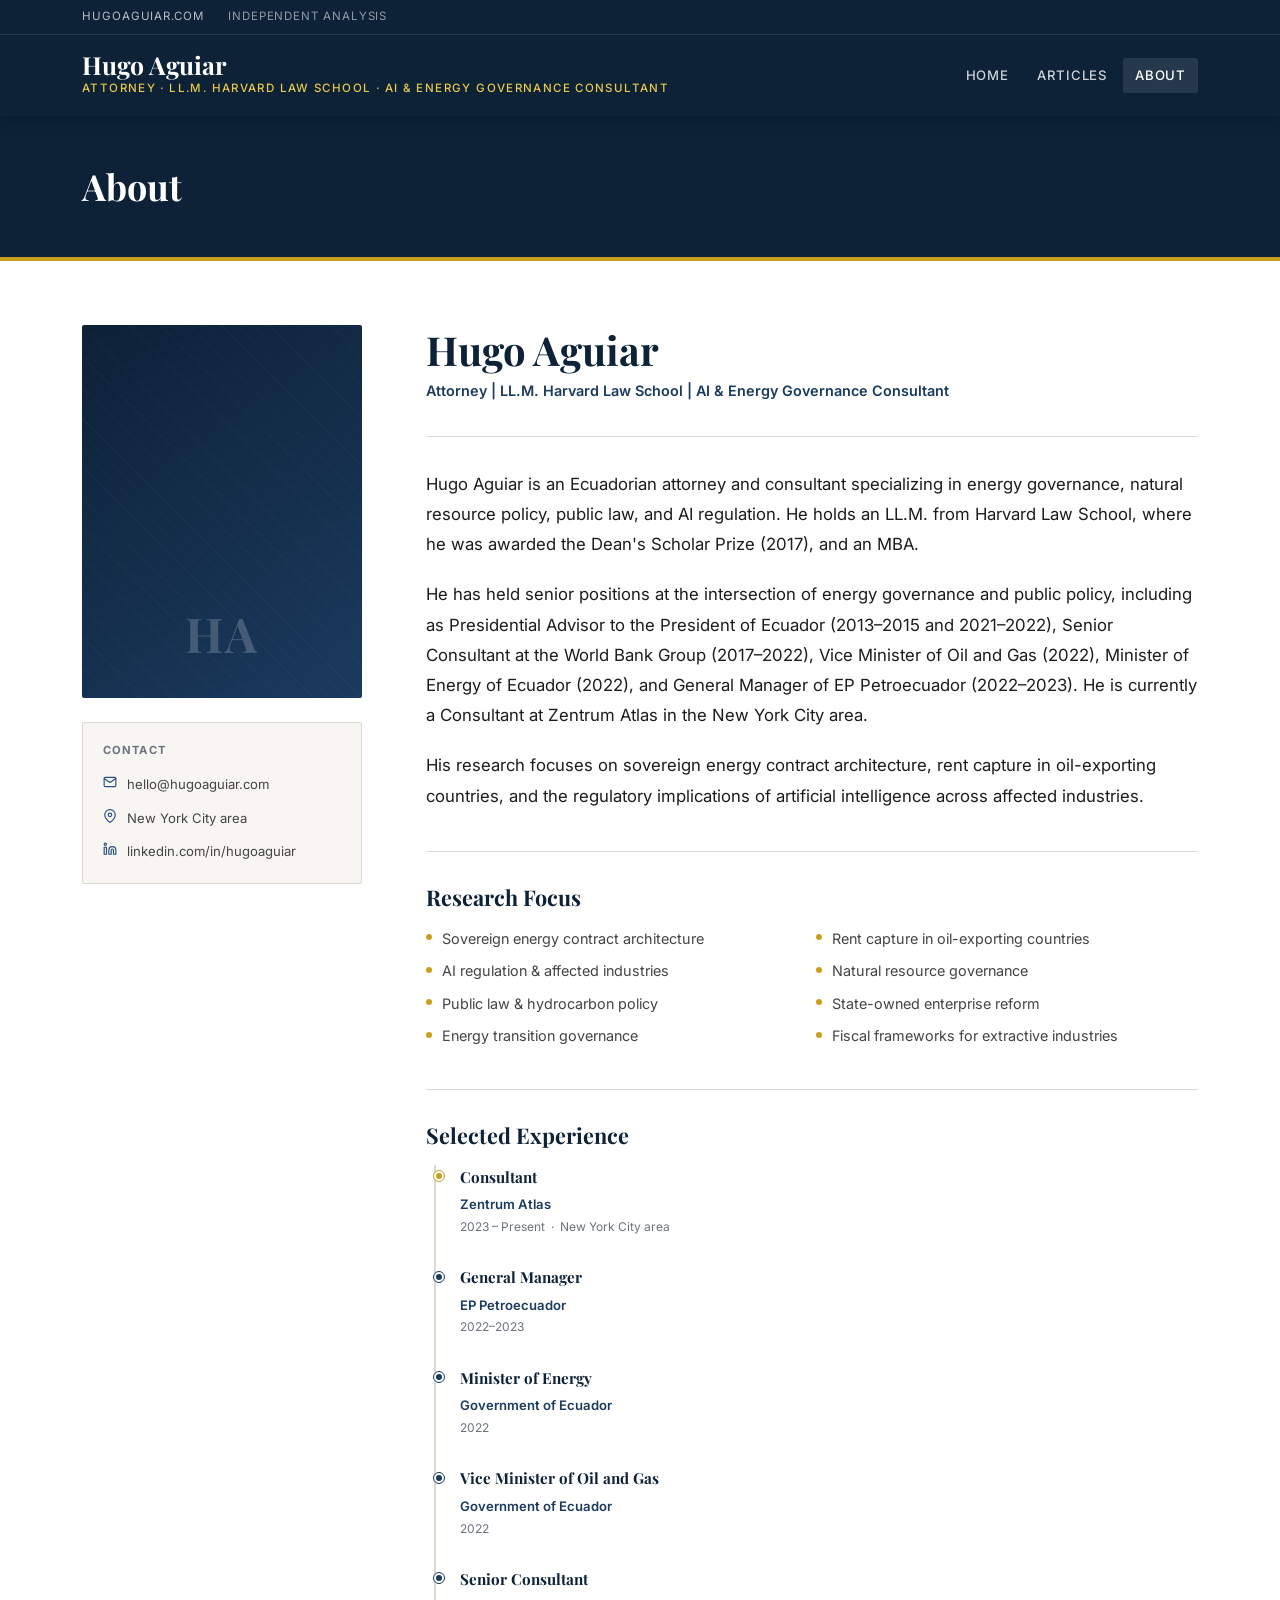
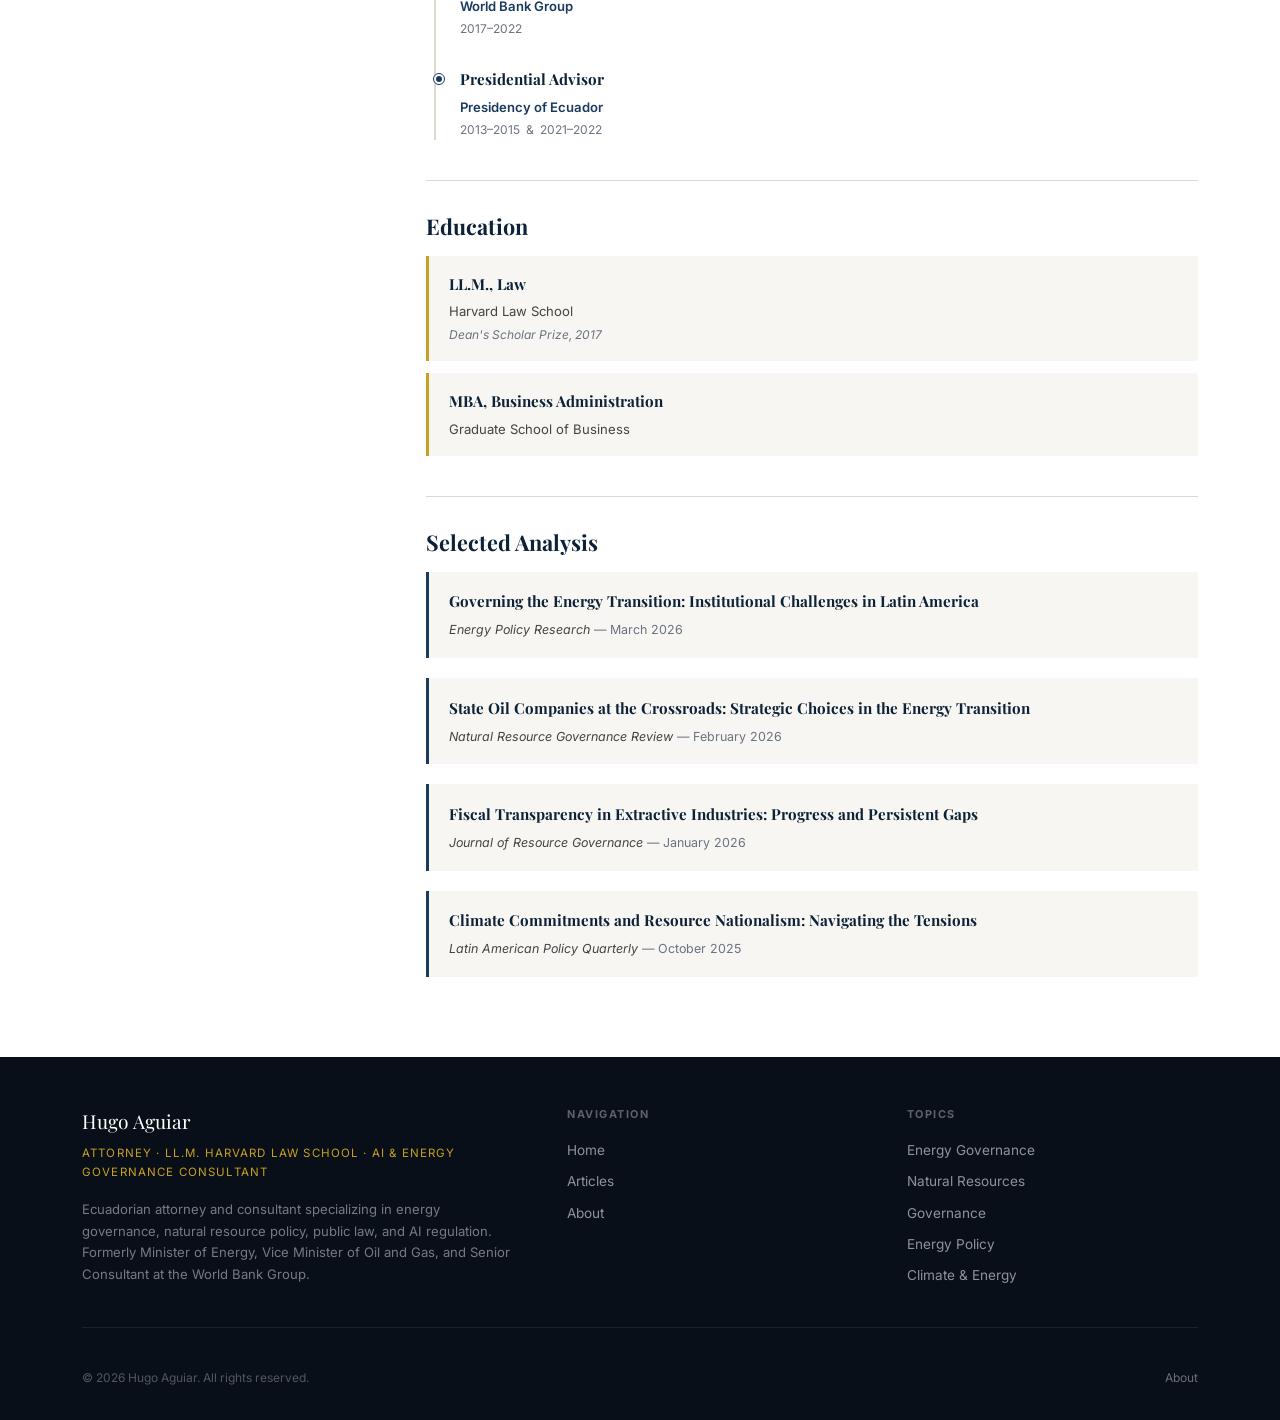
==== about.html @ 031a2bda "Initial publish: Hugo Aguiar policy & energy governance blog Static site with homepage, articles lis" ====
<!DOCTYPE html>
<html lang="en">
<head>
  <meta charset="UTF-8">
  <meta name="viewport" content="width=device-width, initial-scale=1.0">
  <meta name="description" content="Hugo Aguiar — Ecuadorian attorney and consultant. LL.M. Harvard Law School. Formerly Minister of Energy of Ecuador, Vice Minister of Oil and Gas, General Manager of EP Petroecuador, and Senior Consultant at the World Bank Group.">
  <meta name="author" content="Hugo Aguiar">

  <title>About — Hugo Aguiar</title>

  <!-- Fonts -->
  <link rel="preconnect" href="https://fonts.googleapis.com">
  <link rel="preconnect" href="https://fonts.gstatic.com" crossorigin>
  <link href="https://fonts.googleapis.com/css2?family=Playfair+Display:ital,wght@0,400;0,700;1,400&family=Inter:wght@400;500;600;700&display=swap" rel="stylesheet">

  <link rel="stylesheet" href="css/style.css">

  <style>
    /* Experience timeline */
    .experience-list {
      display: flex;
      flex-direction: column;
      gap: 0;
      border-left: 2px solid var(--border);
      margin-left: 0.5rem;
      padding-left: 1.5rem;
    }

    .exp-item {
      position: relative;
      padding-bottom: 1.75rem;
    }

    .exp-item:last-child { padding-bottom: 0; }

    .exp-item::before {
      content: '';
      position: absolute;
      left: -1.65rem;
      top: 0.4rem;
      width: 10px;
      height: 10px;
      border-radius: 50%;
      background: var(--navy-mid);
      border: 2px solid var(--bg);
      outline: 1px solid var(--navy-mid);
    }

    .exp-item.current::before {
      background: var(--gold);
      outline-color: var(--gold);
    }

    .exp-role {
      font-family: var(--font-serif);
      font-size: 0.95rem;
      font-weight: 700;
      color: var(--navy);
      margin-bottom: 0.15rem;
    }

    .exp-org {
      font-size: 0.82rem;
      font-weight: 600;
      color: var(--navy-mid);
    }

    .exp-dates {
      font-size: 0.75rem;
      color: var(--text-light);
      margin-top: 0.1rem;
    }

    /* Education */
    .edu-item {
      padding: 1rem 1.25rem;
      background: var(--bg-warm);
      border-left: 3px solid var(--gold);
      border-radius: 0 var(--r) var(--r) 0;
      margin-bottom: 0.75rem;
    }

    .edu-item:last-child { margin-bottom: 0; }

    .edu-degree {
      font-family: var(--font-serif);
      font-size: 0.95rem;
      font-weight: 700;
      color: var(--navy);
      margin-bottom: 0.15rem;
    }

    .edu-school {
      font-size: 0.82rem;
      color: var(--text-mid);
    }

    .edu-note {
      font-size: 0.75rem;
      color: var(--text-light);
      font-style: italic;
      margin-top: 0.15rem;
    }
  </style>
</head>
<body>

  <a href="#main-content" class="skip-link">Skip to main content</a>

  <!-- ======================================================
       HEADER
       ====================================================== -->
  <header class="site-header" role="banner">

    <div class="header-topbar">
      <div class="container">
        <div class="topbar-left">
          <span class="topbar-domain">hugoaguiar.com</span>
          <span>Independent Analysis</span>
        </div>
      </div>
    </div>

    <div class="header-main">
      <div class="container">
        <div class="site-branding">
          <a href="index.html" class="site-name">Hugo Aguiar</a>
          <span class="site-tagline">Attorney · LL.M. Harvard Law School · AI &amp; Energy Governance Consultant</span>
        </div>

        <button class="menu-toggle" aria-label="Open menu" aria-expanded="false">
          <span></span><span></span><span></span>
        </button>

        <nav class="main-nav" role="navigation" aria-label="Main navigation">
          <a href="index.html">Home</a>
          <a href="articles.html">Articles</a>
          <a href="about.html" class="active" aria-current="page">About</a>
        </nav>
      </div>
    </div>

  </header>

  <!-- ======================================================
       MAIN CONTENT
       ====================================================== -->
  <main id="main-content">

    <!-- Page Header -->
    <div class="page-header">
      <div class="container">
        <h1>About</h1>
      </div>
    </div>

    <!-- About Content -->
    <section class="about-section" aria-label="About Hugo Aguiar">
      <div class="container">
        <div class="about-grid">

          <!-- Sidebar -->
          <aside class="about-sidebar">

            <div class="about-photo-placeholder" aria-label="Photo of Hugo Aguiar">
              <span class="about-photo-initials" aria-hidden="true">HA</span>
            </div>

            <div class="about-contact-card">
              <h4>Contact</h4>

              <div class="contact-item">
                <svg class="contact-icon" width="14" height="14" viewBox="0 0 24 24" fill="none" stroke="currentColor" stroke-width="2" stroke-linecap="round" stroke-linejoin="round" aria-hidden="true">
                  <path d="M4 4h16c1.1 0 2 .9 2 2v12c0 1.1-.9 2-2 2H4c-1.1 0-2-.9-2-2V6c0-1.1.9-2 2-2z"></path>
                  <polyline points="22,6 12,13 2,6"></polyline>
                </svg>
                <span>hello@hugoaguiar.com</span>
              </div>

              <div class="contact-item">
                <svg class="contact-icon" width="14" height="14" viewBox="0 0 24 24" fill="none" stroke="currentColor" stroke-width="2" stroke-linecap="round" stroke-linejoin="round" aria-hidden="true">
                  <path d="M21 10c0 7-9 13-9 13s-9-6-9-13a9 9 0 0 1 18 0z"></path>
                  <circle cx="12" cy="10" r="3"></circle>
                </svg>
                <span>New York City area</span>
              </div>

              <div class="contact-item">
                <svg class="contact-icon" width="14" height="14" viewBox="0 0 24 24" fill="none" stroke="currentColor" stroke-width="2" stroke-linecap="round" stroke-linejoin="round" aria-hidden="true">
                  <path d="M16 8a6 6 0 0 1 6 6v7h-4v-7a2 2 0 0 0-2-2 2 2 0 0 0-2 2v7h-4v-7a6 6 0 0 1 6-6z"></path>
                  <rect x="2" y="9" width="4" height="12"></rect>
                  <circle cx="4" cy="4" r="2"></circle>
                </svg>
                <span>linkedin.com/in/hugoaguiar</span>
              </div>

            </div>
          </aside>

          <!-- Main Content -->
          <div class="about-main" itemscope itemtype="https://schema.org/Person">

            <h1 class="about-name" itemprop="name">Hugo Aguiar</h1>

            <p class="about-title-line">
              <strong>Attorney | LL.M. Harvard Law School | AI &amp; Energy Governance Consultant</strong>
            </p>

            <div class="about-bio">
              <p>
                Hugo Aguiar is an Ecuadorian attorney and consultant specializing in energy governance, natural resource policy, public law, and AI regulation. He holds an LL.M. from Harvard Law School, where he was awarded the Dean's Scholar Prize (2017), and an MBA.
              </p>
              <p>
                He has held senior positions at the intersection of energy governance and public policy, including as Presidential Advisor to the President of Ecuador (2013–2015 and 2021–2022), Senior Consultant at the World Bank Group (2017–2022), Vice Minister of Oil and Gas (2022), Minister of Energy of Ecuador (2022), and General Manager of EP Petroecuador (2022–2023). He is currently a Consultant at Zentrum Atlas in the New York City area.
              </p>
              <p>
                His research focuses on sovereign energy contract architecture, rent capture in oil-exporting countries, and the regulatory implications of artificial intelligence across affected industries.
              </p>
            </div>

            <!-- Research Focus -->
            <h2 class="about-section-title">Research Focus</h2>

            <div class="research-interests">
              <div class="interest-item">
                <span class="interest-dot" aria-hidden="true"></span>
                <span>Sovereign energy contract architecture</span>
              </div>
              <div class="interest-item">
                <span class="interest-dot" aria-hidden="true"></span>
                <span>Rent capture in oil-exporting countries</span>
              </div>
              <div class="interest-item">
                <span class="interest-dot" aria-hidden="true"></span>
                <span>AI regulation &amp; affected industries</span>
              </div>
              <div class="interest-item">
                <span class="interest-dot" aria-hidden="true"></span>
                <span>Natural resource governance</span>
              </div>
              <div class="interest-item">
                <span class="interest-dot" aria-hidden="true"></span>
                <span>Public law &amp; hydrocarbon policy</span>
              </div>
              <div class="interest-item">
                <span class="interest-dot" aria-hidden="true"></span>
                <span>State-owned enterprise reform</span>
              </div>
              <div class="interest-item">
                <span class="interest-dot" aria-hidden="true"></span>
                <span>Energy transition governance</span>
              </div>
              <div class="interest-item">
                <span class="interest-dot" aria-hidden="true"></span>
                <span>Fiscal frameworks for extractive industries</span>
              </div>
            </div>

            <!-- Experience -->
            <h2 class="about-section-title">Selected Experience</h2>

            <div class="experience-list">

              <div class="exp-item current">
                <div class="exp-role">Consultant</div>
                <div class="exp-org">Zentrum Atlas</div>
                <div class="exp-dates">2023 – Present &nbsp;·&nbsp; New York City area</div>
              </div>

              <div class="exp-item">
                <div class="exp-role">General Manager</div>
                <div class="exp-org">EP Petroecuador</div>
                <div class="exp-dates">2022–2023</div>
              </div>

              <div class="exp-item">
                <div class="exp-role">Minister of Energy</div>
                <div class="exp-org">Government of Ecuador</div>
                <div class="exp-dates">2022</div>
              </div>

              <div class="exp-item">
                <div class="exp-role">Vice Minister of Oil and Gas</div>
                <div class="exp-org">Government of Ecuador</div>
                <div class="exp-dates">2022</div>
              </div>

              <div class="exp-item">
                <div class="exp-role">Senior Consultant</div>
                <div class="exp-org">World Bank Group</div>
                <div class="exp-dates">2017–2022</div>
              </div>

              <div class="exp-item">
                <div class="exp-role">Presidential Advisor</div>
                <div class="exp-org">Presidency of Ecuador</div>
                <div class="exp-dates">2013–2015 &nbsp;&amp;&nbsp; 2021–2022</div>
              </div>

            </div>

            <!-- Education -->
            <h2 class="about-section-title">Education</h2>

            <div>
              <div class="edu-item">
                <div class="edu-degree">LL.M., Law</div>
                <div class="edu-school">Harvard Law School</div>
                <div class="edu-note">Dean's Scholar Prize, 2017</div>
              </div>
              <div class="edu-item">
                <div class="edu-degree">MBA, Business Administration</div>
                <div class="edu-school">Graduate School of Business</div>
              </div>
            </div>

            <!-- Selected Analysis -->
            <h2 class="about-section-title">Selected Analysis</h2>

            <div class="publications-list">

              <div class="pub-item">
                <div class="pub-title">Governing the Energy Transition: Institutional Challenges in Latin America</div>
                <div class="pub-meta"><em>Energy Policy Research</em> &mdash; March 2026</div>
              </div>

              <div class="pub-item">
                <div class="pub-title">State Oil Companies at the Crossroads: Strategic Choices in the Energy Transition</div>
                <div class="pub-meta"><em>Natural Resource Governance Review</em> &mdash; February 2026</div>
              </div>

              <div class="pub-item">
                <div class="pub-title">Fiscal Transparency in Extractive Industries: Progress and Persistent Gaps</div>
                <div class="pub-meta"><em>Journal of Resource Governance</em> &mdash; January 2026</div>
              </div>

              <div class="pub-item">
                <div class="pub-title">Climate Commitments and Resource Nationalism: Navigating the Tensions</div>
                <div class="pub-meta"><em>Latin American Policy Quarterly</em> &mdash; October 2025</div>
              </div>

            </div>

          </div><!-- /about-main -->
        </div><!-- /about-grid -->
      </div><!-- /container -->
    </section>

  </main>

  <!-- ======================================================
       FOOTER
       ====================================================== -->
  <footer class="site-footer" role="contentinfo">
    <div class="container">
      <div class="footer-grid">

        <div>
          <div class="footer-brand-name">Hugo Aguiar</div>
          <div class="footer-brand-tagline">Attorney · LL.M. Harvard Law School · AI &amp; Energy Governance Consultant</div>
          <p class="footer-brand-desc">
            Ecuadorian attorney and consultant specializing in energy governance, natural resource policy, public law, and AI regulation. Formerly Minister of Energy, Vice Minister of Oil and Gas, and Senior Consultant at the World Bank Group.
          </p>
        </div>

        <div>
          <div class="footer-col-title">Navigation</div>
          <nav class="footer-links" aria-label="Footer navigation">
            <a href="index.html">Home</a>
            <a href="articles.html">Articles</a>
            <a href="about.html">About</a>
          </nav>
        </div>

        <div>
          <div class="footer-col-title">Topics</div>
          <nav class="footer-links" aria-label="Topic links">
            <a href="articles.html">Energy Governance</a>
            <a href="articles.html">Natural Resources</a>
            <a href="articles.html">Governance</a>
            <a href="articles.html">Energy Policy</a>
            <a href="articles.html">Climate &amp; Energy</a>
          </nav>
        </div>

      </div>

      <div class="footer-bottom">
        <span>© 2026 Hugo Aguiar. All rights reserved.</span>
        <span><a href="about.html">About</a></span>
      </div>
    </div>
  </footer>

  <script src="js/main.js"></script>
</body>
</html>
---- css/style.css ----
/* ============================================================
   HUGO AGUIAR — Policy & Energy Governance
   Stylesheet — Think Tank Publication Style
   ============================================================ */

/* ---- Google Fonts are loaded in HTML ---- */

/* ---- Custom Properties ---- */
:root {
  --navy:         #0d2137;
  --navy-mid:     #1a3a5e;
  --navy-light:   #2a5080;
  --gold:         #c8a020;
  --gold-light:   #e8c84a;
  --text:         #1c1c1c;
  --text-mid:     #444;
  --text-light:   #6b7280;
  --bg:           #ffffff;
  --bg-warm:      #f7f6f2;
  --bg-pale:      #f0ede6;
  --border:       #ddd9d0;
  --border-light: #eceae4;

  --font-serif: 'Playfair Display', Georgia, 'Times New Roman', serif;
  --font-sans:  'Inter', -apple-system, BlinkMacSystemFont, 'Segoe UI', Helvetica, Arial, sans-serif;

  --max-w:   1180px;
  --r:       2px;
  --trans:   0.2s ease;
}

/* ---- Reset ---- */
*, *::before, *::after { box-sizing: border-box; margin: 0; padding: 0; }
html { font-size: 16px; scroll-behavior: smooth; -webkit-text-size-adjust: 100%; }
img, video { max-width: 100%; display: block; }
a { color: inherit; text-decoration: none; }
button { cursor: pointer; border: none; background: none; font: inherit; }
ul, ol { list-style: none; }

/* ---- Base Typography ---- */
body {
  font-family: var(--font-sans);
  font-size: 1rem;
  line-height: 1.7;
  color: var(--text);
  background: var(--bg);
}

h1, h2, h3, h4, h5 {
  font-family: var(--font-serif);
  line-height: 1.25;
  color: var(--navy);
  font-weight: 700;
}

p { margin-bottom: 1em; }
p:last-child { margin-bottom: 0; }

/* ---- Layout ---- */
.container {
  max-width: var(--max-w);
  margin-inline: auto;
  padding-inline: 2rem;
}

/* ---- Skip Link ---- */
.skip-link {
  position: absolute;
  top: -999px;
  left: 0;
  padding: 0.5rem 1rem;
  background: var(--gold);
  color: var(--navy);
  font-weight: 700;
  z-index: 9999;
}
.skip-link:focus { top: 0; }


/* ============================================================
   HEADER
   ============================================================ */

.site-header {
  background: var(--navy);
  color: #fff;
  position: sticky;
  top: 0;
  z-index: 100;
  box-shadow: 0 2px 12px rgba(0,0,0,0.25);
}

/* -- top bar -- */
.header-topbar {
  border-bottom: 1px solid rgba(255,255,255,0.1);
  padding: 0.45rem 0;
  font-size: 0.72rem;
  letter-spacing: 0.08em;
  text-transform: uppercase;
  color: rgba(255,255,255,0.55);
}

.header-topbar .container {
  display: flex;
  align-items: center;
  justify-content: space-between;
  gap: 1rem;
}

.topbar-left { display: flex; align-items: center; gap: 1.5rem; }

.topbar-domain { color: rgba(255,255,255,0.7); }

/* -- main header row -- */
.header-main {
  padding: 1.1rem 0;
}

.header-main .container {
  display: flex;
  align-items: center;
  justify-content: space-between;
  gap: 2rem;
}

.site-branding {
  display: flex;
  flex-direction: column;
  gap: 0.1rem;
}

.site-name {
  font-family: var(--font-serif);
  font-size: 1.55rem;
  font-weight: 700;
  color: #fff;
  letter-spacing: -0.01em;
  line-height: 1;
}

.site-tagline {
  font-size: 0.72rem;
  letter-spacing: 0.12em;
  text-transform: uppercase;
  color: var(--gold-light);
  font-weight: 500;
}

/* -- nav -- */
.main-nav { display: flex; align-items: center; gap: 0.25rem; }

.main-nav a {
  font-size: 0.82rem;
  font-weight: 500;
  letter-spacing: 0.06em;
  text-transform: uppercase;
  color: rgba(255,255,255,0.8);
  padding: 0.4rem 0.75rem;
  border-radius: var(--r);
  transition: color var(--trans), background var(--trans);
}

.main-nav a:hover,
.main-nav a.active {
  color: #fff;
  background: rgba(255,255,255,0.1);
}

/* -- language toggle -- */
.lang-toggle {
  display: flex;
  align-items: center;
  gap: 0.1rem;
  border: 1px solid rgba(255,255,255,0.25);
  border-radius: 20px;
  padding: 0.15rem 0.2rem;
}

.lang-btn {
  font-size: 0.72rem;
  font-weight: 600;
  letter-spacing: 0.06em;
  text-transform: uppercase;
  color: rgba(255,255,255,0.55);
  padding: 0.2rem 0.55rem;
  border-radius: 16px;
  transition: all var(--trans);
}

.lang-btn.active {
  background: var(--gold);
  color: var(--navy);
}

.lang-btn:hover:not(.active) {
  color: #fff;
}

/* -- mobile menu toggle -- */
.menu-toggle {
  display: none;
  flex-direction: column;
  gap: 4px;
  padding: 0.4rem;
}

.menu-toggle span {
  display: block;
  width: 22px;
  height: 2px;
  background: rgba(255,255,255,0.8);
  border-radius: 2px;
  transition: all var(--trans);
}

/* ============================================================
   CATEGORY BADGES
   ============================================================ */

.cat-badge {
  display: inline-block;
  font-size: 0.68rem;
  font-weight: 700;
  letter-spacing: 0.1em;
  text-transform: uppercase;
  padding: 0.22rem 0.65rem;
  border-radius: 2px;
  line-height: 1;
}

.cat-energy    { background: #dbeafe; color: #1d3a6b; }
.cat-resources { background: #dcfce7; color: #14532d; }
.cat-governance{ background: #f3e8ff; color: #4c1d95; }
.cat-policy    { background: #fff7ed; color: #7c2d12; border: 1px solid #fed7aa; }
.cat-climate   { background: #ecfdf5; color: #064e3b; }


/* ============================================================
   SECTION CHROME
   ============================================================ */

.section-eyebrow {
  display: flex;
  align-items: center;
  gap: 0.75rem;
  margin-bottom: 2rem;
}

.section-eyebrow::after {
  content: '';
  flex: 1;
  height: 1px;
  background: var(--border);
}

.section-label {
  font-size: 0.72rem;
  font-weight: 700;
  letter-spacing: 0.14em;
  text-transform: uppercase;
  color: var(--text-light);
}


/* ============================================================
   FEATURED ARTICLE — homepage hero
   ============================================================ */

.featured-section {
  background: var(--navy);
  color: #fff;
  padding: 3.5rem 0;
}

.featured-article {
  display: grid;
  grid-template-columns: 1fr 1fr;
  gap: 0;
  border-radius: 4px;
  overflow: hidden;
  min-height: 400px;
}

.featured-image {
  background: linear-gradient(135deg, #1a3a5e 0%, #0a1828 60%, #0d2137 100%);
  position: relative;
  min-height: 320px;
  display: flex;
  align-items: flex-end;
  padding: 2rem;
}

.featured-image-pattern {
  position: absolute;
  inset: 0;
  opacity: 0.06;
  background-image:
    repeating-linear-gradient(0deg, transparent, transparent 39px, rgba(255,255,255,1) 39px, rgba(255,255,255,1) 40px),
    repeating-linear-gradient(90deg, transparent, transparent 39px, rgba(255,255,255,1) 39px, rgba(255,255,255,1) 40px);
}

.featured-image-label {
  position: relative;
  z-index: 1;
  font-size: 0.65rem;
  font-weight: 700;
  letter-spacing: 0.18em;
  text-transform: uppercase;
  color: var(--gold-light);
  border-left: 3px solid var(--gold);
  padding-left: 0.75rem;
}

.featured-content {
  background: rgba(255,255,255,0.04);
  border-left: 1px solid rgba(255,255,255,0.08);
  padding: 2.5rem 3rem;
  display: flex;
  flex-direction: column;
  justify-content: center;
  gap: 1rem;
}

.featured-content .cat-badge {
  align-self: flex-start;
}

.featured-title {
  font-family: var(--font-serif);
  font-size: 1.85rem;
  color: #fff;
  line-height: 1.2;
  font-weight: 700;
}

.featured-title a {
  color: #fff;
  transition: color var(--trans);
}

.featured-title a:hover { color: var(--gold-light); }

.featured-excerpt {
  font-size: 0.95rem;
  color: rgba(255,255,255,0.7);
  line-height: 1.7;
  margin: 0;
}

.article-meta {
  display: flex;
  align-items: center;
  gap: 1rem;
  flex-wrap: wrap;
}

.meta-author {
  font-weight: 600;
  font-size: 0.82rem;
  color: rgba(255,255,255,0.9);
}

.meta-date,
.meta-read {
  font-size: 0.78rem;
  color: rgba(255,255,255,0.5);
}

.meta-sep {
  color: rgba(255,255,255,0.25);
  font-size: 0.7rem;
}

.btn-read {
  align-self: flex-start;
  margin-top: 0.5rem;
  display: inline-flex;
  align-items: center;
  gap: 0.5rem;
  font-size: 0.8rem;
  font-weight: 700;
  letter-spacing: 0.06em;
  text-transform: uppercase;
  color: var(--gold-light);
  border-bottom: 1px solid rgba(200,160,32,0.4);
  padding-bottom: 0.1rem;
  transition: all var(--trans);
}

.btn-read:hover {
  color: #fff;
  border-color: rgba(255,255,255,0.5);
  gap: 0.75rem;
}

/* ============================================================
   RECENT ARTICLES GRID — homepage
   ============================================================ */

.recent-section {
  padding: 4rem 0;
  background: var(--bg);
}

.articles-grid {
  display: grid;
  grid-template-columns: repeat(3, 1fr);
  gap: 2rem;
}

/* ---- Article Card ---- */
.article-card {
  display: flex;
  flex-direction: column;
  border-top: 3px solid var(--border);
  padding-top: 1.25rem;
  transition: border-color var(--trans);
}

.article-card:hover { border-top-color: var(--navy-mid); }

.card-category { margin-bottom: 0.75rem; }

.card-title {
  font-family: var(--font-serif);
  font-size: 1.15rem;
  font-weight: 700;
  line-height: 1.3;
  color: var(--navy);
  margin-bottom: 0.6rem;
  flex: 1;
}

.card-title a { color: inherit; transition: color var(--trans); }
.card-title a:hover { color: var(--navy-mid); }

.card-excerpt {
  font-size: 0.875rem;
  color: var(--text-mid);
  line-height: 1.65;
  margin-bottom: 1.25rem;
  flex: 1;
}

.card-meta {
  display: flex;
  align-items: center;
  gap: 0.75rem;
  font-size: 0.75rem;
  color: var(--text-light);
  margin-top: auto;
  padding-top: 1rem;
  border-top: 1px solid var(--border-light);
}

.card-meta-sep { color: var(--border); }

.card-read-more {
  display: inline-flex;
  align-items: center;
  gap: 0.3rem;
  font-size: 0.75rem;
  font-weight: 700;
  letter-spacing: 0.05em;
  text-transform: uppercase;
  color: var(--navy-mid);
  margin-top: 0.75rem;
  transition: gap var(--trans), color var(--trans);
}

.card-read-more:hover { color: var(--navy); gap: 0.5rem; }

/* ============================================================
   ARTICLES PAGE
   ============================================================ */

.page-header {
  background: var(--navy);
  color: #fff;
  padding: 3rem 0 2.5rem;
  border-bottom: 4px solid var(--gold);
}

.page-header h1 {
  font-family: var(--font-serif);
  font-size: 2.25rem;
  color: #fff;
  margin-bottom: 0.5rem;
}

.page-header-sub {
  font-size: 0.9rem;
  color: rgba(255,255,255,0.6);
}

/* -- Filters -- */
.filters-section {
  background: var(--bg-warm);
  border-bottom: 1px solid var(--border);
  padding: 1rem 0;
  position: sticky;
  top: 64px; /* header height approx */
  z-index: 50;
}

.filters-row {
  display: flex;
  align-items: center;
  gap: 0.5rem;
  flex-wrap: wrap;
}

.filter-label {
  font-size: 0.72rem;
  font-weight: 700;
  letter-spacing: 0.1em;
  text-transform: uppercase;
  color: var(--text-light);
  margin-right: 0.25rem;
}

.filter-btn {
  font-size: 0.75rem;
  font-weight: 600;
  padding: 0.3rem 0.85rem;
  border: 1px solid var(--border);
  border-radius: 20px;
  color: var(--text-mid);
  background: var(--bg);
  transition: all var(--trans);
}

.filter-btn:hover,
.filter-btn.active {
  background: var(--navy);
  border-color: var(--navy);
  color: #fff;
}

/* -- Full articles list -- */
.articles-list-section {
  padding: 3rem 0 5rem;
}

.articles-list {
  display: flex;
  flex-direction: column;
  gap: 0;
}

.article-list-item {
  display: grid;
  grid-template-columns: auto 1fr auto;
  gap: 1.5rem 2rem;
  padding: 2rem 0;
  border-bottom: 1px solid var(--border-light);
  align-items: start;
  transition: background var(--trans);
}

.article-list-item:first-child { border-top: 1px solid var(--border-light); }

.article-list-item:hover { background: var(--bg-warm); margin-inline: -1rem; padding-inline: 1rem; }

.list-item-num {
  font-size: 0.7rem;
  font-weight: 700;
  color: var(--border);
  padding-top: 0.2rem;
  min-width: 1.5rem;
  font-variant-numeric: tabular-nums;
}

.list-item-body { display: flex; flex-direction: column; gap: 0.5rem; }

.list-item-title {
  font-family: var(--font-serif);
  font-size: 1.25rem;
  font-weight: 700;
  color: var(--navy);
  line-height: 1.3;
}

.list-item-title a { color: inherit; transition: color var(--trans); }
.list-item-title a:hover { color: var(--navy-mid); }

.list-item-excerpt {
  font-size: 0.875rem;
  color: var(--text-mid);
  line-height: 1.6;
}

.list-item-meta {
  display: flex;
  align-items: center;
  gap: 0.75rem;
  font-size: 0.75rem;
  color: var(--text-light);
}

.list-item-action {
  display: flex;
  flex-direction: column;
  align-items: flex-end;
  gap: 0.5rem;
  padding-top: 0.2rem;
}

/* ============================================================
   ABOUT PAGE
   ============================================================ */

.about-section {
  padding: 4rem 0 5rem;
}

.about-grid {
  display: grid;
  grid-template-columns: 280px 1fr;
  gap: 4rem;
  align-items: start;
}

.about-sidebar {}

.about-photo-placeholder {
  width: 100%;
  aspect-ratio: 3/4;
  background: linear-gradient(145deg, var(--navy) 0%, var(--navy-mid) 100%);
  border-radius: var(--r);
  display: flex;
  align-items: flex-end;
  justify-content: center;
  padding: 1.5rem;
  margin-bottom: 1.5rem;
  position: relative;
  overflow: hidden;
}

.about-photo-placeholder::before {
  content: '';
  position: absolute;
  inset: 0;
  background-image: repeating-linear-gradient(
    45deg,
    transparent,
    transparent 10px,
    rgba(255,255,255,0.02) 10px,
    rgba(255,255,255,0.02) 11px
  );
}

.about-photo-initials {
  position: relative;
  font-family: var(--font-serif);
  font-size: 3rem;
  font-weight: 700;
  color: rgba(255,255,255,0.2);
  letter-spacing: 0.05em;
}

.about-contact-card {
  background: var(--bg-warm);
  border: 1px solid var(--border);
  border-radius: var(--r);
  padding: 1.25rem;
  font-size: 0.85rem;
}

.about-contact-card h4 {
  font-size: 0.7rem;
  letter-spacing: 0.1em;
  text-transform: uppercase;
  color: var(--text-light);
  font-family: var(--font-sans);
  font-weight: 700;
  margin-bottom: 1rem;
}

.contact-item {
  display: flex;
  align-items: flex-start;
  gap: 0.6rem;
  margin-bottom: 0.7rem;
  color: var(--text-mid);
  font-size: 0.82rem;
}

.contact-item:last-child { margin-bottom: 0; }

.contact-icon {
  color: var(--navy-light);
  flex-shrink: 0;
  margin-top: 0.1rem;
}

.about-main {}

.about-name {
  font-size: 2.5rem;
  margin-bottom: 0.25rem;
}

.about-title-line {
  font-size: 0.9rem;
  color: var(--text-light);
  font-family: var(--font-sans);
  font-weight: 400;
  margin-bottom: 2rem;
  padding-bottom: 2rem;
  border-bottom: 1px solid var(--border);
}

.about-title-line strong { color: var(--navy-mid); font-weight: 600; }

.about-bio p {
  font-size: 1.05rem;
  line-height: 1.8;
  color: var(--text);
  margin-bottom: 1.25rem;
}

.about-section-title {
  font-family: var(--font-serif);
  font-size: 1.35rem;
  color: var(--navy);
  margin-top: 2.5rem;
  margin-bottom: 1rem;
  padding-top: 2rem;
  border-top: 1px solid var(--border);
}

.research-interests {
  display: grid;
  grid-template-columns: 1fr 1fr;
  gap: 0.5rem;
  margin-bottom: 1.5rem;
}

.interest-item {
  display: flex;
  align-items: flex-start;
  gap: 0.6rem;
  font-size: 0.9rem;
  color: var(--text-mid);
}

.interest-dot {
  width: 6px;
  height: 6px;
  border-radius: 50%;
  background: var(--gold);
  flex-shrink: 0;
  margin-top: 0.45rem;
}

.publications-list {
  display: flex;
  flex-direction: column;
  gap: 1.25rem;
}

.pub-item {
  padding: 1.1rem 1.25rem;
  background: var(--bg-warm);
  border-left: 3px solid var(--navy-mid);
  border-radius: 0 var(--r) var(--r) 0;
}

.pub-title {
  font-family: var(--font-serif);
  font-size: 0.95rem;
  font-weight: 700;
  color: var(--navy);
  margin-bottom: 0.25rem;
}

.pub-meta {
  font-size: 0.78rem;
  color: var(--text-light);
}

.pub-meta em { font-style: italic; color: var(--text-mid); }


/* ============================================================
   NEWSLETTER / CTA SECTION
   ============================================================ */

.cta-section {
  background: var(--bg-warm);
  border-top: 1px solid var(--border);
  border-bottom: 1px solid var(--border);
  padding: 3.5rem 0;
}

.cta-inner {
  max-width: 600px;
  margin-inline: auto;
  text-align: center;
}

.cta-inner h2 {
  font-size: 1.6rem;
  margin-bottom: 0.75rem;
}

.cta-inner p {
  font-size: 0.9rem;
  color: var(--text-mid);
  margin-bottom: 1.5rem;
}

.cta-form {
  display: flex;
  gap: 0.5rem;
  max-width: 420px;
  margin-inline: auto;
}

.cta-input {
  flex: 1;
  padding: 0.65rem 1rem;
  border: 1px solid var(--border);
  border-radius: var(--r);
  font-family: var(--font-sans);
  font-size: 0.875rem;
  color: var(--text);
  background: var(--bg);
  outline: none;
  transition: border-color var(--trans);
}

.cta-input:focus { border-color: var(--navy-mid); }

.cta-submit {
  padding: 0.65rem 1.25rem;
  background: var(--navy);
  color: #fff;
  font-size: 0.82rem;
  font-weight: 700;
  letter-spacing: 0.05em;
  text-transform: uppercase;
  border-radius: var(--r);
  transition: background var(--trans);
  white-space: nowrap;
}

.cta-submit:hover { background: var(--navy-mid); }


/* ============================================================
   FOOTER
   ============================================================ */

.site-footer {
  background: #080f18;
  color: rgba(255,255,255,0.55);
  padding: 3rem 0 2rem;
}

.footer-grid {
  display: grid;
  grid-template-columns: 1.5fr 1fr 1fr;
  gap: 3rem;
  margin-bottom: 2.5rem;
  padding-bottom: 2.5rem;
  border-bottom: 1px solid rgba(255,255,255,0.08);
}

.footer-brand-name {
  font-family: var(--font-serif);
  font-size: 1.2rem;
  color: #fff;
  margin-bottom: 0.4rem;
}

.footer-brand-tagline {
  font-size: 0.72rem;
  letter-spacing: 0.1em;
  text-transform: uppercase;
  color: var(--gold);
  margin-bottom: 1rem;
}

.footer-brand-desc {
  font-size: 0.82rem;
  line-height: 1.65;
  color: rgba(255,255,255,0.45);
}

.footer-col-title {
  font-size: 0.68rem;
  font-weight: 700;
  letter-spacing: 0.14em;
  text-transform: uppercase;
  color: rgba(255,255,255,0.35);
  margin-bottom: 1rem;
}

.footer-links { display: flex; flex-direction: column; gap: 0.5rem; }

.footer-links a {
  font-size: 0.85rem;
  color: rgba(255,255,255,0.55);
  transition: color var(--trans);
}

.footer-links a:hover { color: #fff; }

.footer-bottom {
  display: flex;
  align-items: center;
  justify-content: space-between;
  gap: 1rem;
  font-size: 0.75rem;
  color: rgba(255,255,255,0.3);
  flex-wrap: wrap;
}

.footer-bottom a {
  color: rgba(255,255,255,0.4);
  transition: color var(--trans);
}

.footer-bottom a:hover { color: rgba(255,255,255,0.7); }


/* ============================================================
   UTILITY CLASSES
   ============================================================ */

.visually-hidden {
  position: absolute;
  width: 1px; height: 1px;
  padding: 0; margin: -1px;
  overflow: hidden; clip: rect(0,0,0,0);
  white-space: nowrap; border: 0;
}

.no-results {
  text-align: center;
  padding: 4rem 2rem;
  color: var(--text-light);
  font-size: 0.9rem;
}

[data-hidden] { display: none !important; }


/* ============================================================
   RESPONSIVE
   ============================================================ */

@media (max-width: 1024px) {
  .articles-grid { grid-template-columns: repeat(2, 1fr); }
  .about-grid { grid-template-columns: 220px 1fr; gap: 2.5rem; }
  .footer-grid { grid-template-columns: 1fr 1fr; }
}

@media (max-width: 768px) {
  .container { padding-inline: 1.25rem; }

  /* header */
  .header-main .container {
    flex-wrap: wrap;
    gap: 1rem;
  }

  .site-name { font-size: 1.25rem; }

  .main-nav { display: none; }
  .main-nav.open { display: flex; flex-direction: column; width: 100%; }
  .menu-toggle { display: flex; }

  /* featured */
  .featured-article {
    grid-template-columns: 1fr;
  }

  .featured-image { min-height: 180px; }

  .featured-content {
    padding: 2rem 1.5rem;
  }

  .featured-title { font-size: 1.45rem; }

  /* grids */
  .articles-grid { grid-template-columns: 1fr; gap: 1.5rem; }

  /* articles list */
  .article-list-item {
    grid-template-columns: 1fr;
    gap: 0.75rem;
  }

  .list-item-num { display: none; }
  .list-item-action { align-items: flex-start; flex-direction: row; flex-wrap: wrap; }

  /* about */
  .about-grid { grid-template-columns: 1fr; }
  .about-photo-placeholder { max-width: 200px; aspect-ratio: 1; }
  .about-sidebar { display: flex; align-items: flex-start; gap: 1.5rem; flex-wrap: wrap; }
  .research-interests { grid-template-columns: 1fr; }

  /* footer */
  .footer-grid { grid-template-columns: 1fr; gap: 1.5rem; }
  .cta-form { flex-direction: column; }
}

@media (max-width: 480px) {
  .article-list-item { padding: 1.5rem 0; }
  .page-header h1 { font-size: 1.75rem; }
  .about-name { font-size: 1.9rem; }
}
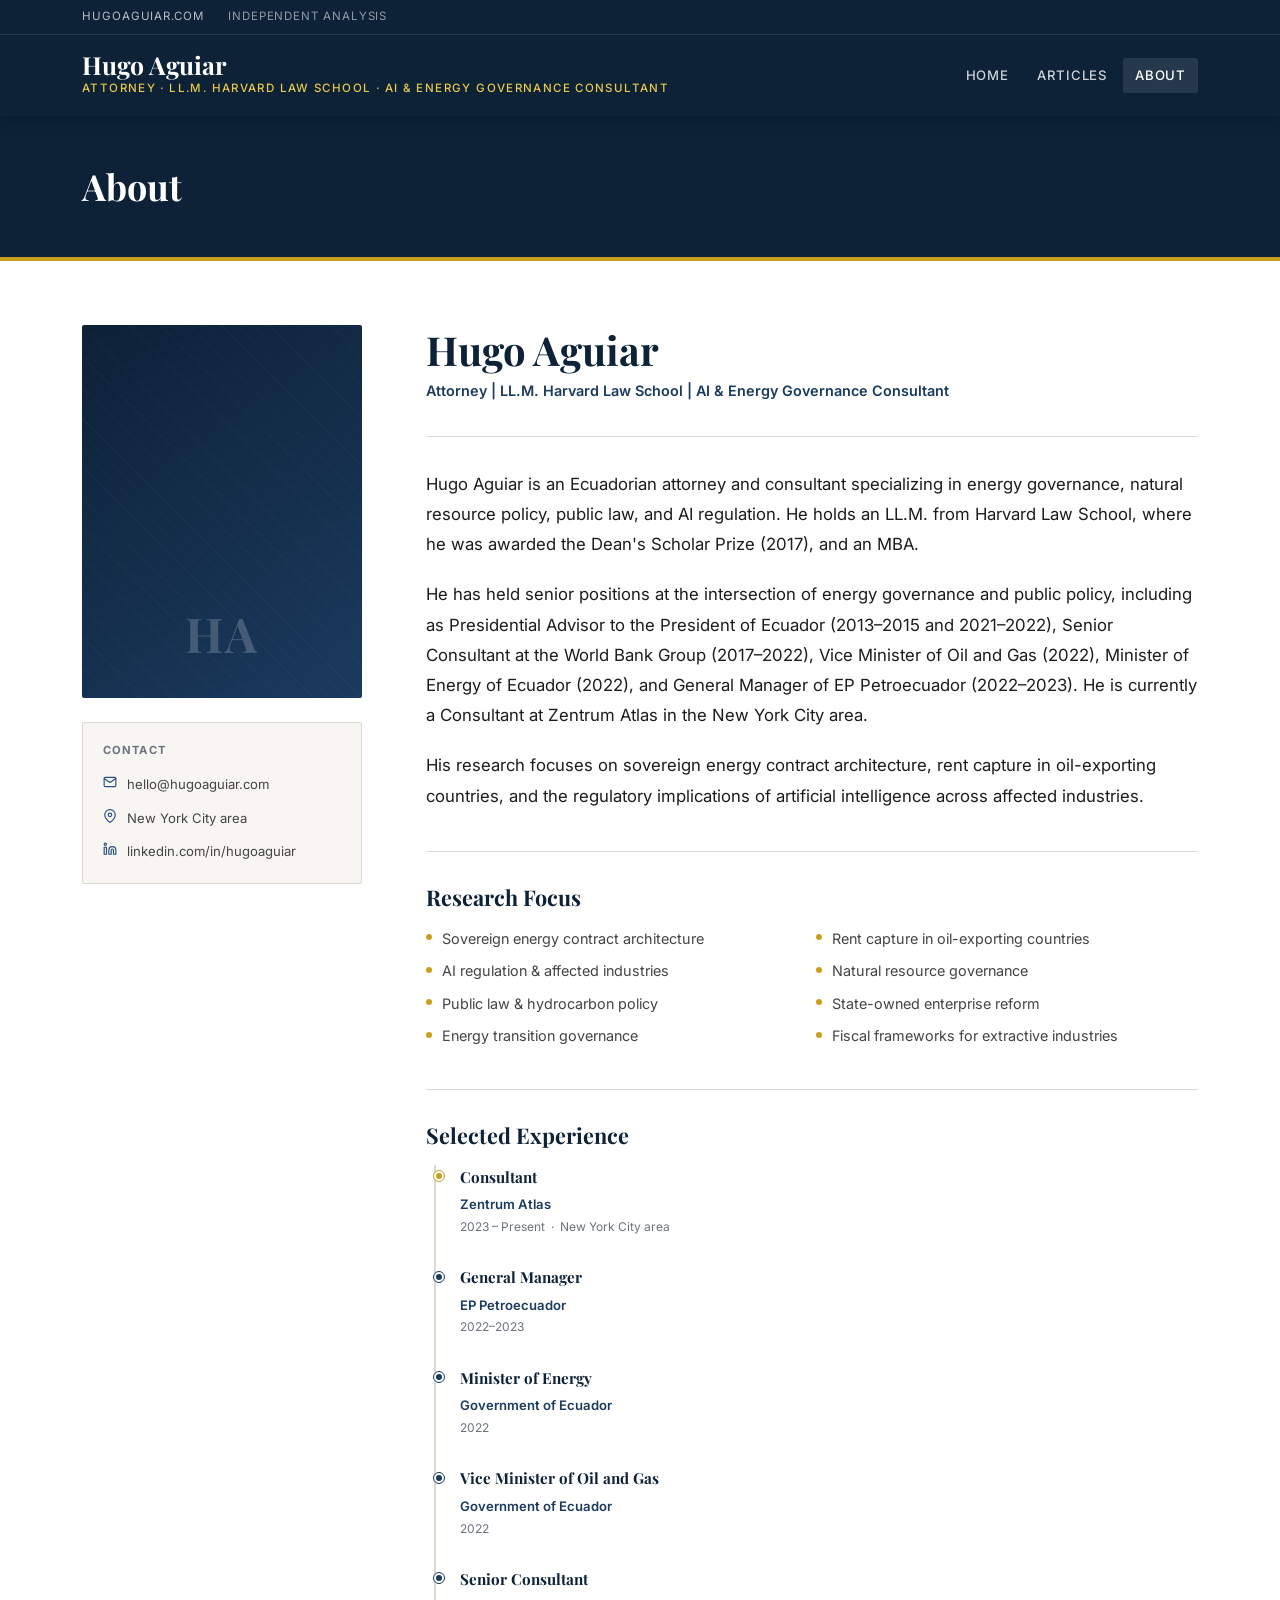
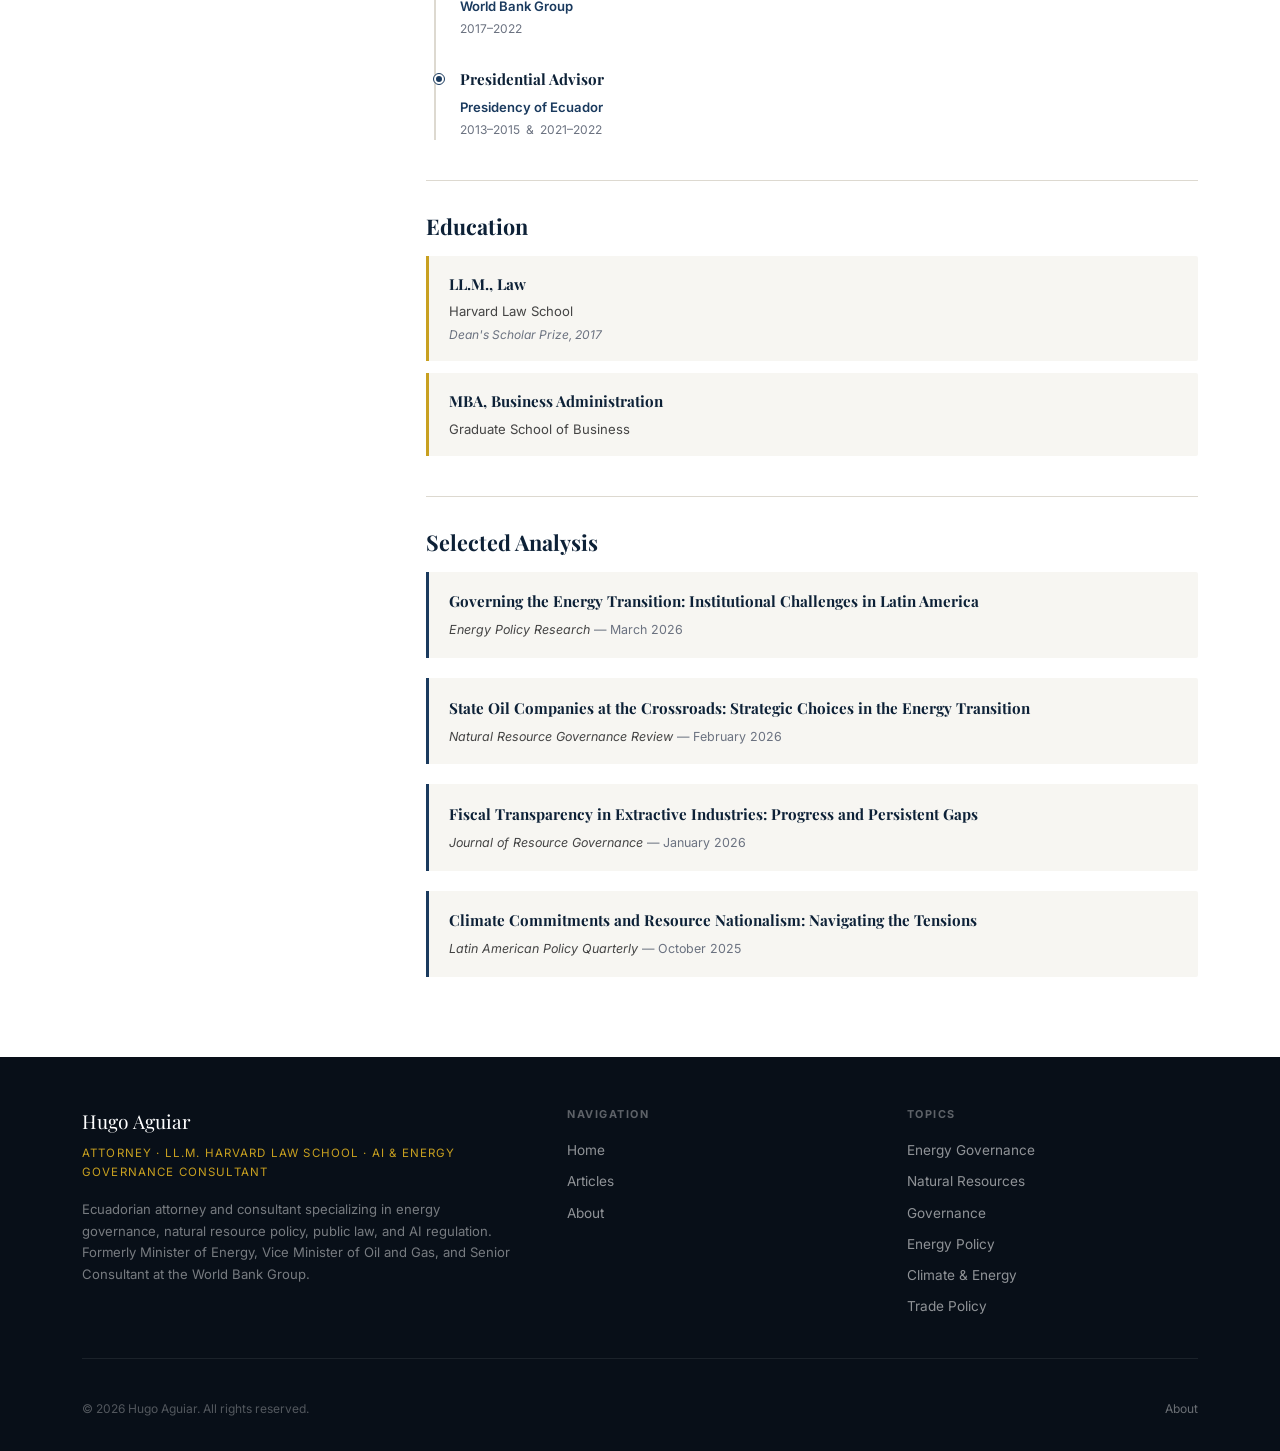
==== commit ad8f9052: "Add article: A Bilateral Trade Deficit Is Not Necessarily a Problem New article page (article-trade-" ====
--- a/about.html
+++ b/about.html
@@ -5,6 +5,7 @@
   <meta name="viewport" content="width=device-width, initial-scale=1.0">
   <meta name="description" content="Hugo Aguiar — Ecuadorian attorney and consultant. LL.M. Harvard Law School. Formerly Minister of Energy of Ecuador, Vice Minister of Oil and Gas, General Manager of EP Petroecuador, and Senior Consultant at the World Bank Group.">
   <meta name="author" content="Hugo Aguiar">
+  <meta name="google-site-verification" content="w9AkcHdSuzBK-Ylo1oLI4u4jG3CRWiZoHXem0gducuA" />
 
   <title>About — Hugo Aguiar</title>
 
@@ -380,6 +381,7 @@
             <a href="articles.html">Governance</a>
             <a href="articles.html">Energy Policy</a>
             <a href="articles.html">Climate &amp; Energy</a>
+            <a href="articles.html">Trade Policy</a>
           </nav>
         </div>
 
--- a/css/style.css
+++ b/css/style.css
@@ -233,6 +233,7 @@
 .cat-governance{ background: #f3e8ff; color: #4c1d95; }
 .cat-policy    { background: #fff7ed; color: #7c2d12; border: 1px solid #fed7aa; }
 .cat-climate   { background: #ecfdf5; color: #064e3b; }
+.cat-trade     { background: #f1f5f9; color: #1e293b; border: 1px solid #cbd5e1; }
 
 
 /* ============================================================
@@ -949,6 +950,101 @@
 
 
 /* ============================================================
+   ARTICLE PAGE
+   ============================================================ */
+
+.article-page-header {
+  background: var(--navy);
+  color: #fff;
+  padding: 3rem 0 2.5rem;
+  border-bottom: 4px solid var(--gold);
+}
+
+.article-page-header-inner {
+  max-width: 760px;
+  display: flex;
+  flex-direction: column;
+  gap: 1rem;
+}
+
+.article-page-title {
+  font-family: var(--font-serif);
+  font-size: 2.4rem;
+  font-weight: 700;
+  color: #fff;
+  line-height: 1.2;
+}
+
+.article-page-meta {
+  display: flex;
+  align-items: center;
+  gap: 0.75rem;
+  flex-wrap: wrap;
+  font-size: 0.82rem;
+  color: rgba(255,255,255,0.55);
+}
+
+.article-page-meta .meta-author { color: rgba(255,255,255,0.85); font-weight: 600; }
+.article-page-meta .meta-sep   { color: rgba(255,255,255,0.25); }
+
+.article-back {
+  display: inline-flex;
+  align-items: center;
+  gap: 0.4rem;
+  font-size: 0.75rem;
+  font-weight: 600;
+  letter-spacing: 0.06em;
+  text-transform: uppercase;
+  color: rgba(255,255,255,0.45);
+  margin-bottom: 1.5rem;
+  transition: color var(--trans);
+}
+.article-back:hover { color: rgba(255,255,255,0.85); }
+
+/* Article body */
+.article-body-section {
+  padding: 3.5rem 0 5rem;
+}
+
+.article-body-inner {
+  max-width: 720px;
+}
+
+.article-body-inner p {
+  font-size: 1.05rem;
+  line-height: 1.85;
+  color: var(--text);
+  margin-bottom: 1.5rem;
+}
+
+.article-lead {
+  font-size: 1.15rem !important;
+  line-height: 1.8 !important;
+  color: var(--text) !important;
+  font-weight: 400;
+}
+
+.article-section-heading {
+  font-family: var(--font-sans);
+  font-size: 0.72rem;
+  font-weight: 700;
+  letter-spacing: 0.18em;
+  text-transform: uppercase;
+  color: var(--navy-mid);
+  margin-top: 2.75rem;
+  margin-bottom: 1rem;
+  padding-left: 0.75rem;
+  border-left: 3px solid var(--gold);
+}
+
+@media (max-width: 768px) {
+  .article-page-title  { font-size: 1.75rem; }
+  .article-body-inner p { font-size: 1rem; }
+  .article-lead         { font-size: 1.05rem !important; }
+}
+
+
+/* ============================================================
    RESPONSIVE
    ============================================================ */
 
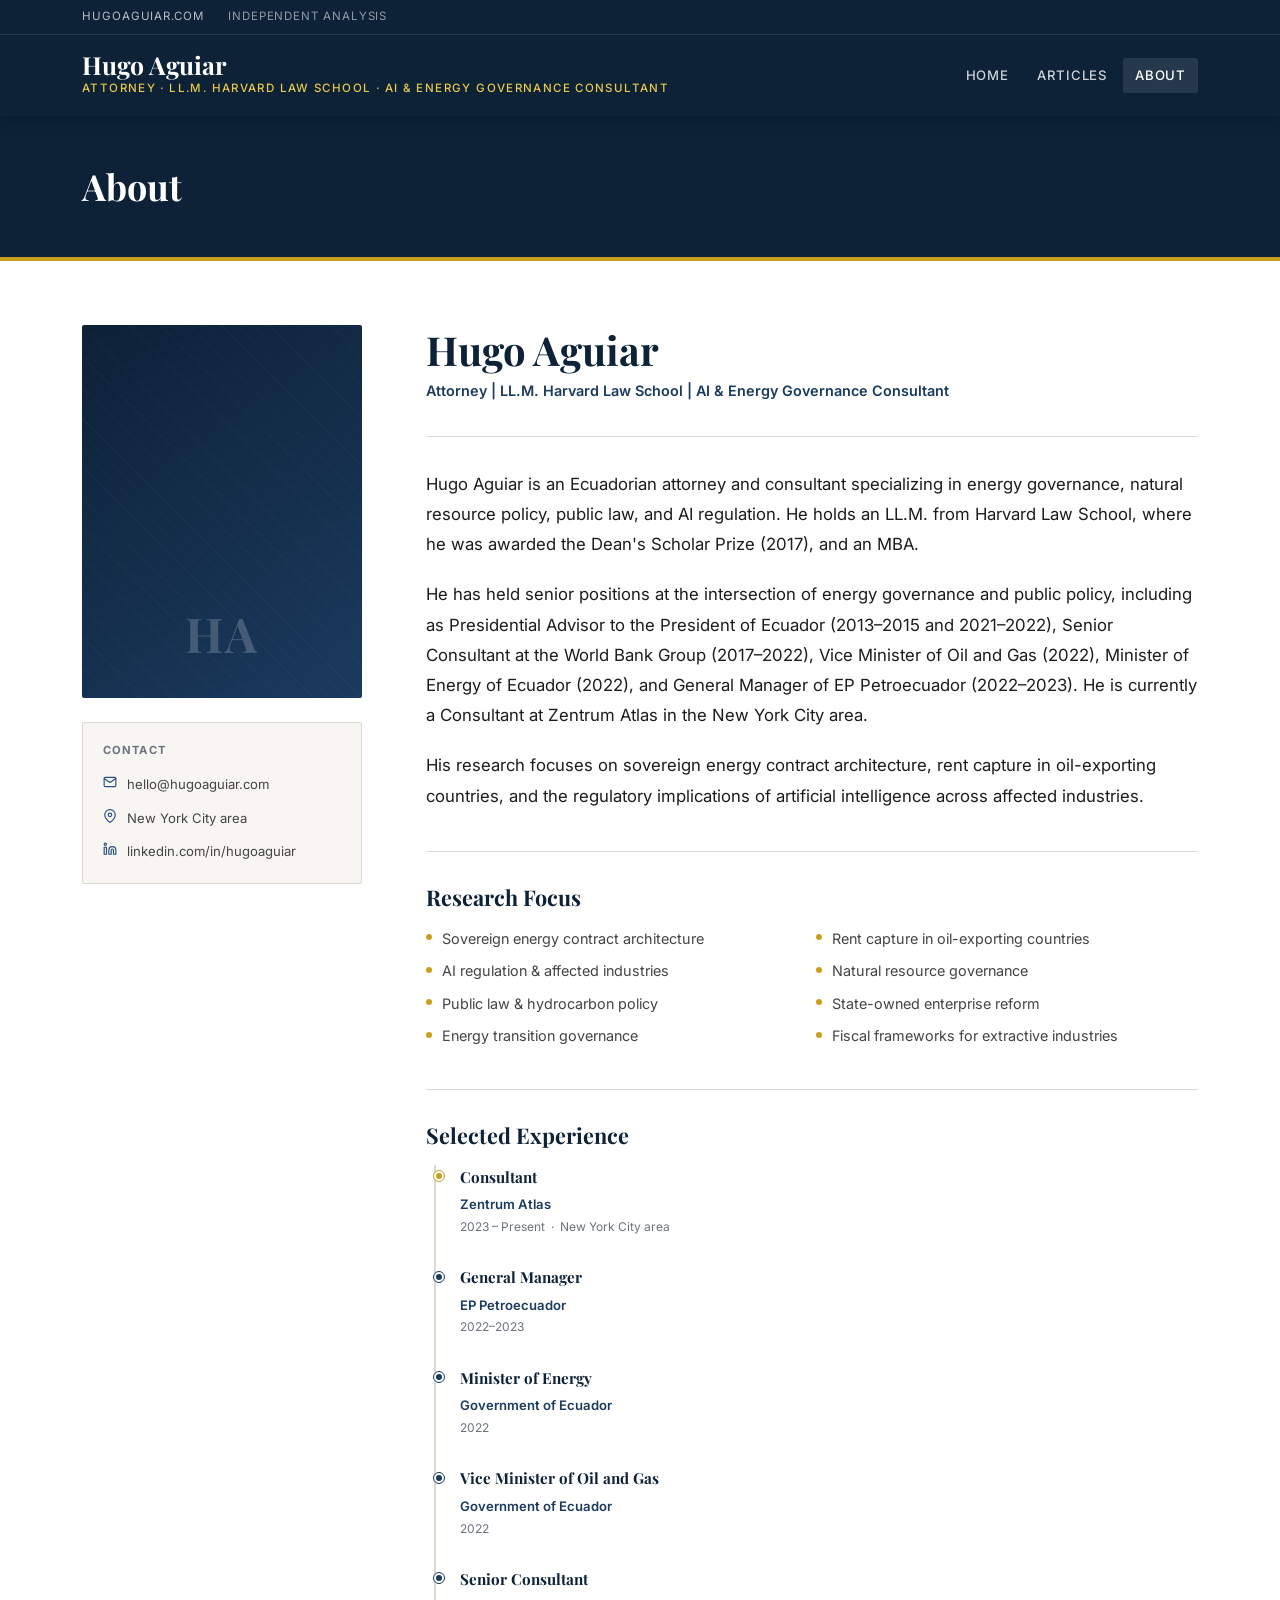
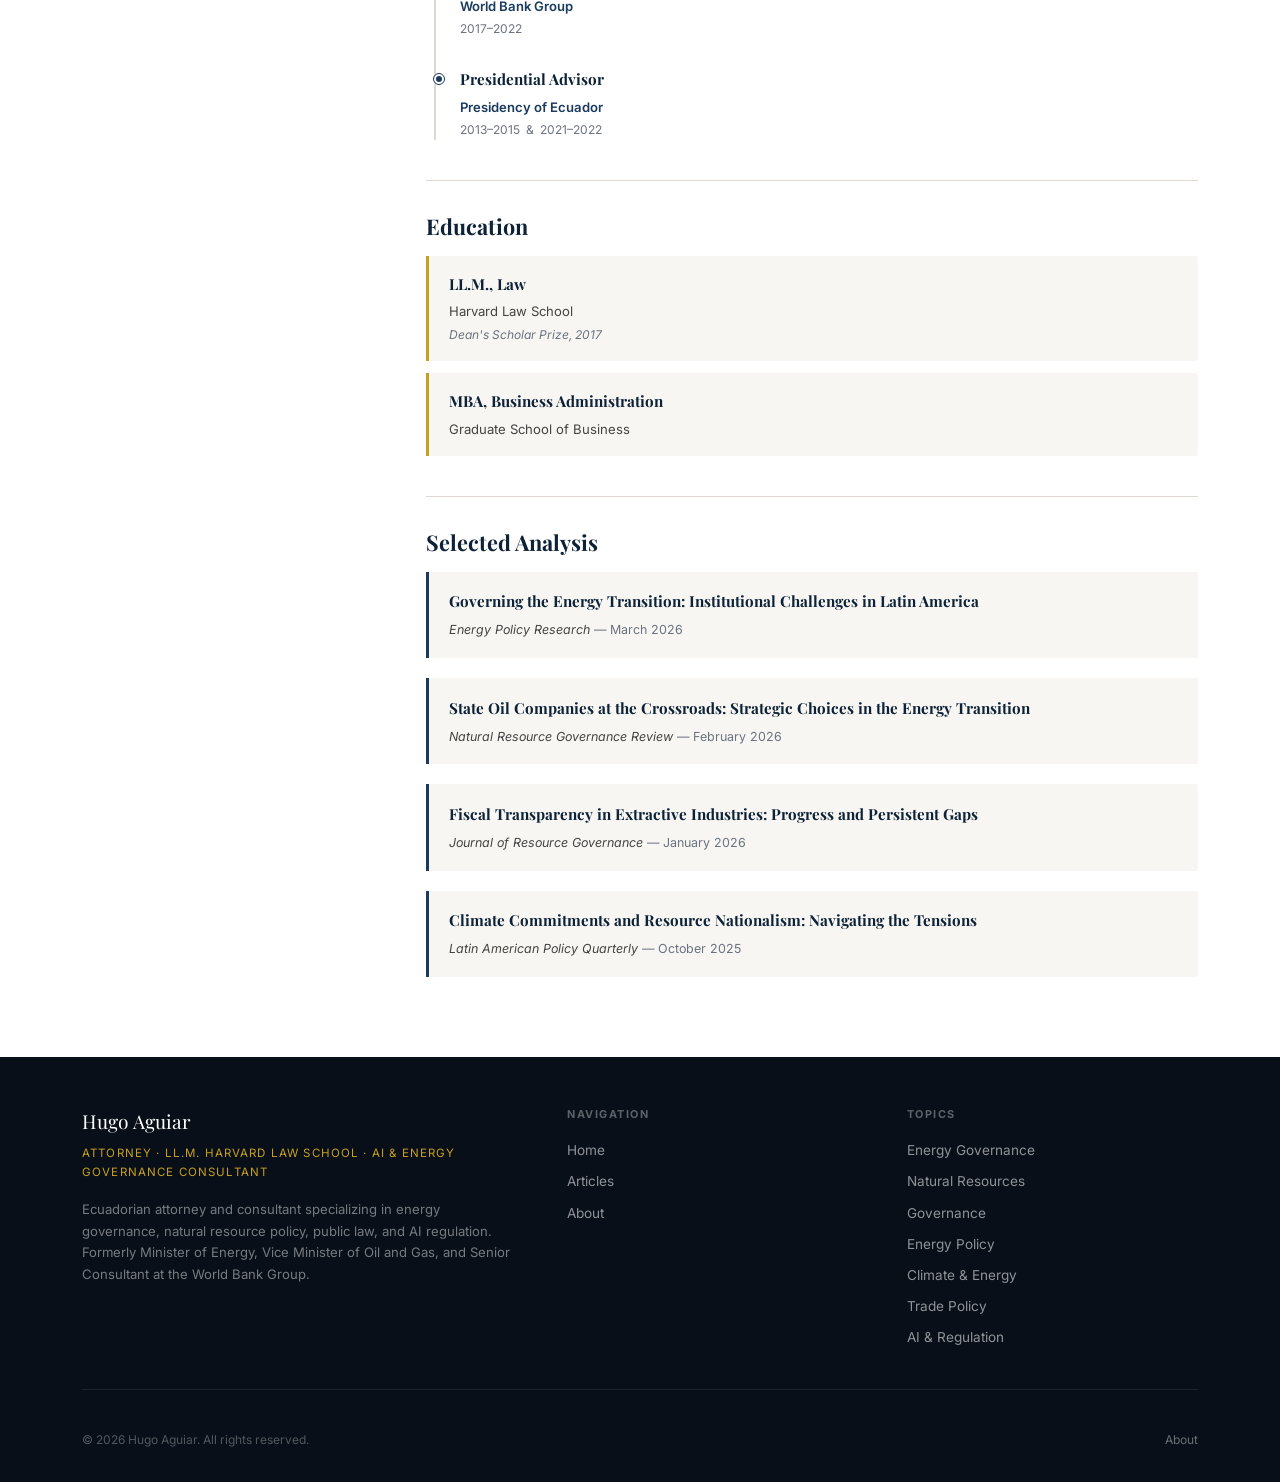
==== commit 41e4b167: "Add article-ai-regulation.html with AI & Regulation category Adds full article on three global AI re" ====
--- a/about.html
+++ b/about.html
@@ -382,6 +382,7 @@
             <a href="articles.html">Energy Policy</a>
             <a href="articles.html">Climate &amp; Energy</a>
             <a href="articles.html">Trade Policy</a>
+            <a href="articles.html">AI &amp; Regulation</a>
           </nav>
         </div>
 
--- a/css/style.css
+++ b/css/style.css
@@ -234,6 +234,7 @@
 .cat-policy    { background: #fff7ed; color: #7c2d12; border: 1px solid #fed7aa; }
 .cat-climate   { background: #ecfdf5; color: #064e3b; }
 .cat-trade     { background: #f1f5f9; color: #1e293b; border: 1px solid #cbd5e1; }
+.cat-ai        { background: #eef2ff; color: #3730a3; border: 1px solid #c7d2fe; }
 
 
 /* ============================================================
